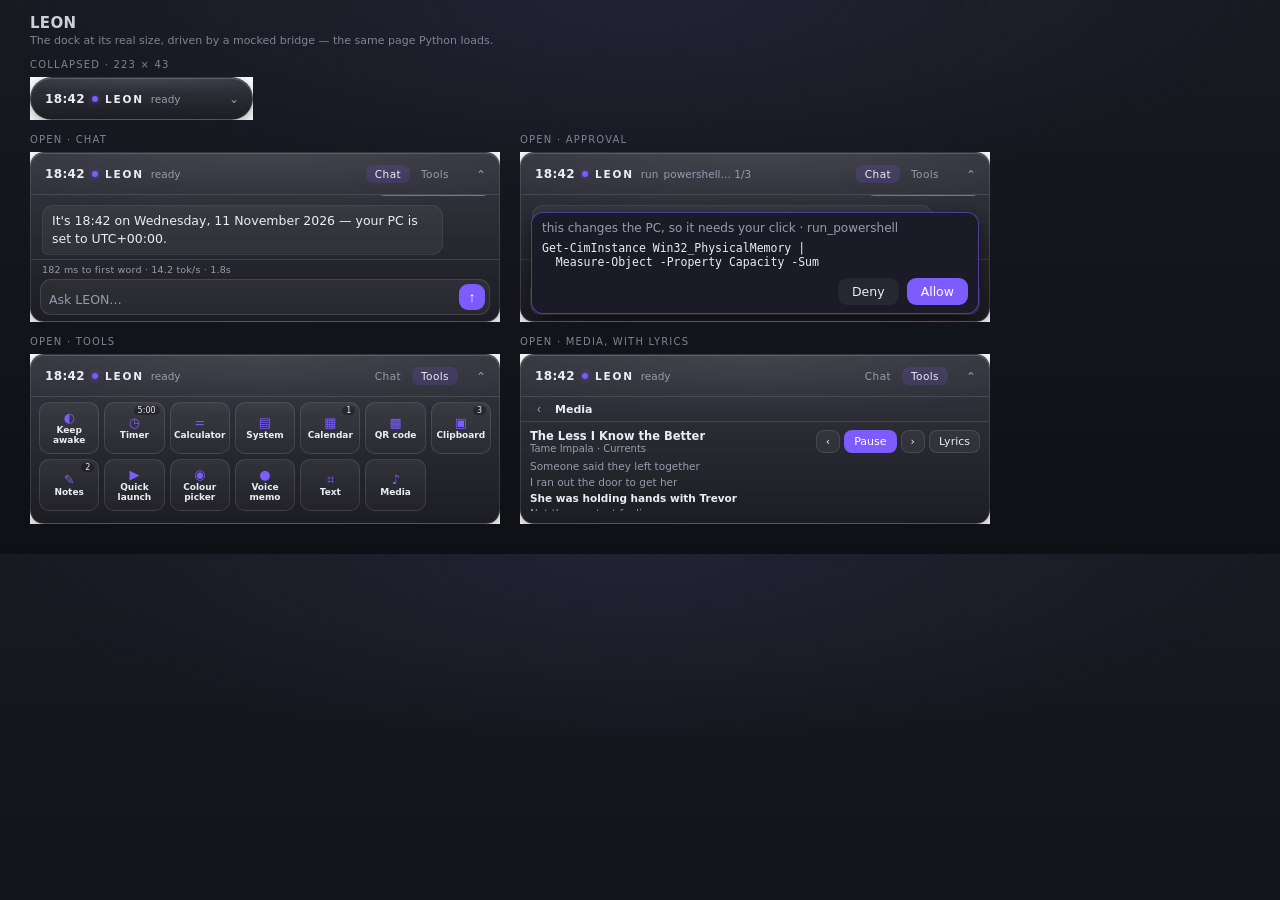
==== leond/ui/_show.html @ 14e889ed "Keep one step's words per checkpoint, and show the dock's five states A two-step answer re-sent the " ====
<!doctype html>
<html lang="en">
  <head>
    <meta charset="utf-8" />
    <title>LEON dock — the whole thing</title>
    <style>
      :root {
        color-scheme: dark;
      }
      * {
        box-sizing: border-box;
      }
      body {
        margin: 0;
        padding: 14px 30px 16px;
        background:
          radial-gradient(70% 50% at 50% 0%, #223 0%, transparent 70%),
          linear-gradient(180deg, #171a21, #0e1015);
        color: #cbd0dd;
        font: 12px "Segoe UI Variable Text", "Segoe UI", system-ui, sans-serif;
      }
      h1 {
        margin: 0 0 2px;
        font-size: 15px;
        font-weight: 600;
        letter-spacing: 0.02em;
      }
      .sub {
        margin: 0 0 12px;
        color: #7d8496;
        font-size: 11px;
      }
      .row {
        display: flex;
        flex-wrap: wrap;
        gap: 20px;
        align-items: flex-start;
        margin-bottom: 14px;
      }
      figure {
        margin: 0;
      }
      figcaption {
        margin-bottom: 7px;
        font-size: 10px;
        letter-spacing: 0.12em;
        text-transform: uppercase;
        color: #7d8496;
      }
      iframe {
        border: 0;
        display: block;
        background: transparent;
      }
      .wide iframe {
        width: 470px;
        height: 170px;
      }
      .capsule iframe {
        width: 223px;
        height: 43px;
      }
    </style>
  </head>
  <body>
    <h1>LEON</h1>
    <p class="sub">The dock at its real size, driven by a mocked bridge — the same page Python loads.</p>

    <div class="row">
      <figure class="capsule">
        <figcaption>Collapsed · 223 × 43</figcaption>
        <iframe data-kind="capsule" src="index.html"></iframe>
      </figure>
    </div>

    <div class="row">
      <figure class="wide">
        <figcaption>Open · chat</figcaption>
        <iframe data-kind="chat" src="index.html"></iframe>
      </figure>
      <figure class="wide">
        <figcaption>Open · approval</figcaption>
        <iframe data-kind="ask" src="index.html"></iframe>
      </figure>
    </div>

    <div class="row">
      <figure class="wide">
        <figcaption>Open · tools</figcaption>
        <iframe data-kind="tools" src="index.html"></iframe>
      </figure>
      <figure class="wide">
        <figcaption>Open · media, with lyrics</figcaption>
        <iframe data-kind="media" src="index.html"></iframe>
      </figure>
    </div>

    <script>
      const TILES = [
        { id: "awake", name: "Keep awake", glyph: "◐", size: "small", blurb: "Hold the display on", badge: "" },
        { id: "timer", name: "Timer", glyph: "◷", size: "small", blurb: "Countdown and stopwatch", badge: "5:00" },
        { id: "calc", name: "Calculator", glyph: "=", size: "small", blurb: "Sums and conversions", badge: "" },
        { id: "system", name: "System", glyph: "▤", size: "small", blurb: "CPU, memory, disk", badge: "" },
        { id: "calendar", name: "Calendar", glyph: "▦", size: "small", blurb: "Month and events", badge: "1" },
        { id: "qr", name: "QR code", glyph: "▩", size: "small", blurb: "Any text as a code", badge: "" },
        { id: "clipboard", name: "Clipboard", glyph: "▣", size: "small", blurb: "Recent clipboard text", badge: "3" },
        { id: "notes", name: "Notes", glyph: "✎", size: "small", blurb: "Everything LEON saved", badge: "2" },
        { id: "launch", name: "Quick launch", glyph: "▶", size: "small", blurb: "Apps, URLs, folders", badge: "" },
        { id: "colour", name: "Colour picker", glyph: "◉", size: "small", blurb: "Pixel under the cursor", badge: "" },
        { id: "voice", name: "Voice memo", glyph: "●", size: "small", blurb: "Record the microphone", badge: "" },
        { id: "ocr", name: "Text", glyph: "⌗", size: "small", blurb: "Read text off the screen", badge: "" },
        { id: "media", name: "Media", glyph: "♪", size: "small", blurb: "Now playing, with lyrics", badge: "" },
      ];

      const TRACK = {
        title: "The Less I Know the Better",
        artist: "Tame Impala",
        album: "Currents",
        playing: true,
        position: 64.4,
        duration: 216,
      };
      const LYRICS = [
        "Someone said they left together",
        "I ran out the door to get her",
        "She was holding hands with Trevor",
        "Not the greatest feeling ever",
        "Said, pull yourself together",
      ];

      function bridge(frame, kind) {
        const sizes = [];
        const state = (index) => ({
          ok: true,
          playing: true,
          track: { ...TRACK },
          lyrics: { key: "tame impala - the less i know the better.lrc", count: LYRICS.length, index },
        });
        const api = {
          async hello() {
            return {
              version: "0.1.0",
              model: "qwen2.5-0.5b-heretic",
              endpoint: "http://127.0.0.1:11434",
            };
          },
          async set_open(opened) {
            sizes.push(opened);
            return { ok: true };
          },
          async send() {
            return { ok: true };
          },
          async stop() {
            return { ok: true };
          },
          async answer() {
            return { ok: true };
          },
          async tools() {
            return TILES;
          },
          async open_tool(id) {
            if (id === "media") return state(2);
            if (id === "system")
              return {
                ok: true,
                state: { cpu: 24, memory: 71, free_gb: 84, disk_total_gb: 465 },
              };
            return { ok: true };
          },
          async act_tool(id, action) {
            if (id === "media" && action === "lines")
              return { ok: true, key: "tame impala - the less i know the better.lrc", index: 2, lines: LYRICS };
            if (id === "media") return state(2);
            return { ok: true };
          },
        };
        const win = frame.contentWindow;
        win.pywebview = { api };
        win.dispatchEvent(new win.Event("pywebviewready"));
      }

      const wait = (ms) => new Promise((resolve) => setTimeout(resolve, ms));

      async function drive(frame, kind) {
        const doc = frame.contentDocument;
        const win = frame.contentWindow;
        await wait(90);
        if (kind !== "capsule") doc.body.classList.add("open");
        doc.getElementById("clock").textContent = "18:42";

        if (kind === "chat" || kind === "ask") {
          doc.getElementById("intro").remove();
          const say = (who, text) => {
            const node = doc.createElement("div");
            node.className = "turn " + who;
            node.textContent = text;
            doc.getElementById("thread").append(node);
          };
          say("me", "what time is it?");
          win.leon.busy(true);
          win.leon.delta("It's 18:42 on Wednesday, 11 November 2026 —");
          win.leon.delta(" your PC is set to UTC+00:00.");
          win.leon.done({
            text: "",
            stats: { seconds: 1.8, first_ms: 182, tokens: 24, per_second: 14.2 },
          });
          doc.getElementById("state").textContent = "ready";
          const thread = doc.getElementById("thread");
          thread.scrollTop = thread.scrollHeight;
        }

        if (kind === "ask") {
          win.leon.ask({
            id: "7",
            name: "run_powershell",
            reason: "this changes the PC, so it needs your click",
            detail: "Get-CimInstance Win32_PhysicalMemory |\n  Measure-Object -Property Capacity -Sum",
          });
          doc.getElementById("state").textContent = "run_powershell… 1/3";
          const thread = doc.getElementById("thread");
          thread.scrollTop = thread.scrollHeight;
        }

        if (kind === "tools" || kind === "media") {
          doc.getElementById("tabTools").click();
          await wait(120);
          if (kind === "media") {
            const tile = [...doc.querySelectorAll(".tile")].find((node) =>
              node.textContent.includes("Media"),
            );
            tile.click();
            await wait(160);
          }
        }
      }

      for (const frame of document.querySelectorAll("iframe")) {
        const kind = frame.dataset.kind;
        frame.addEventListener("load", async () => {
          bridge(frame, kind);
          await drive(frame, kind);
        });
      }
    </script>
  </body>
</html>
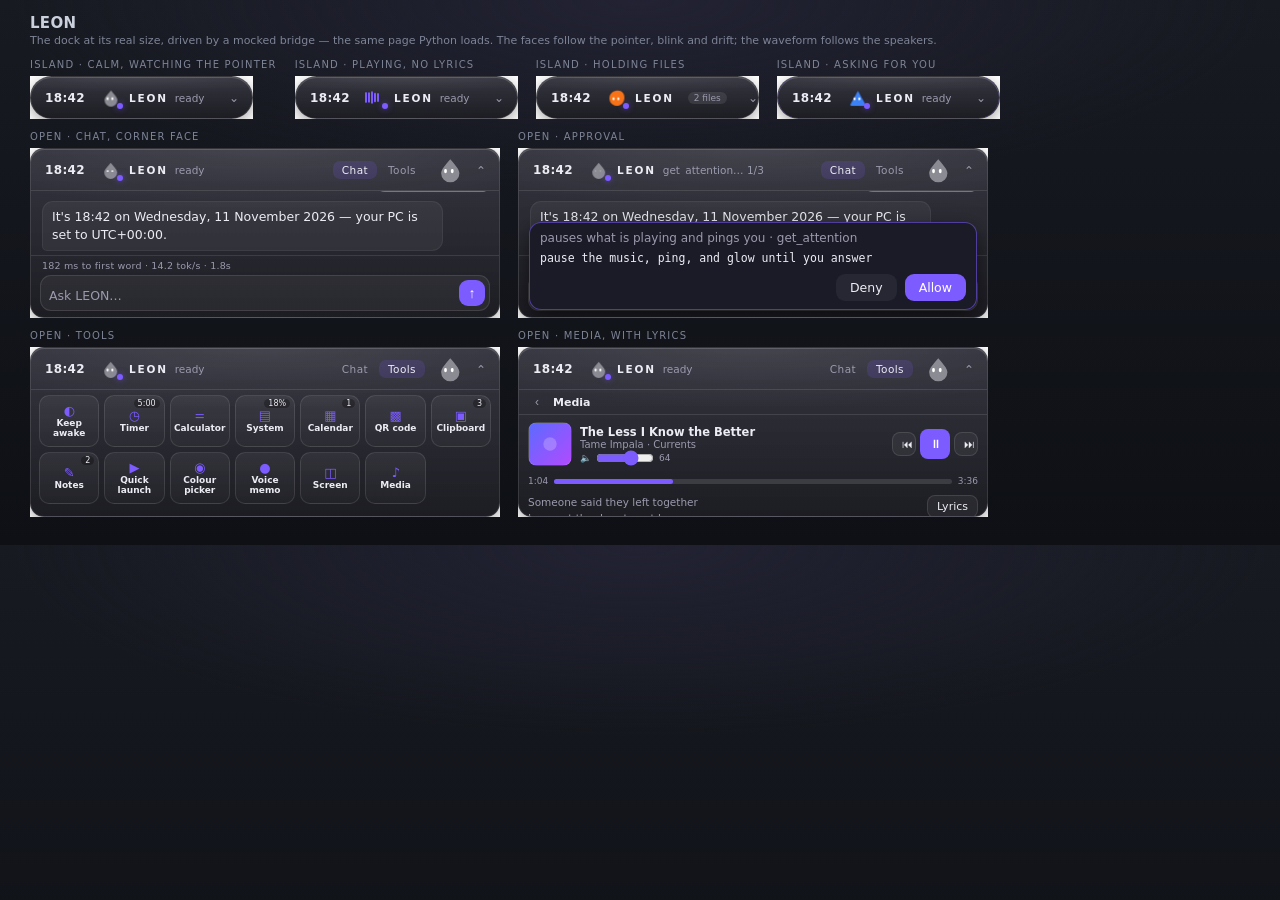
==== commit b9208fa7: "Give LEON a face, a waveform and a screen The island now wears one of six small faces that blink, dr" ====
--- a/leond/ui/_show.html
+++ b/leond/ui/_show.html
@@ -33,15 +33,15 @@
       .row {
         display: flex;
         flex-wrap: wrap;
-        gap: 20px;
+        gap: 18px;
         align-items: flex-start;
-        margin-bottom: 14px;
+        margin-bottom: 12px;
       }
       figure {
         margin: 0;
       }
       figcaption {
-        margin-bottom: 7px;
+        margin-bottom: 6px;
         font-size: 10px;
         letter-spacing: 0.12em;
         text-transform: uppercase;
@@ -64,18 +64,33 @@
   </head>
   <body>
     <h1>LEON</h1>
-    <p class="sub">The dock at its real size, driven by a mocked bridge — the same page Python loads.</p>
+    <p class="sub">
+      The dock at its real size, driven by a mocked bridge — the same page Python loads.
+      The faces follow the pointer, blink and drift; the waveform follows the speakers.
+    </p>
 
     <div class="row">
       <figure class="capsule">
-        <figcaption>Collapsed · 223 × 43</figcaption>
+        <figcaption>Island · calm, watching the pointer</figcaption>
         <iframe data-kind="capsule" src="index.html"></iframe>
+      </figure>
+      <figure class="capsule">
+        <figcaption>Island · playing, no lyrics</figcaption>
+        <iframe data-kind="wave" src="index.html"></iframe>
+      </figure>
+      <figure class="capsule">
+        <figcaption>Island · holding files</figcaption>
+        <iframe data-kind="held" src="index.html"></iframe>
+      </figure>
+      <figure class="capsule">
+        <figcaption>Island · asking for you</figcaption>
+        <iframe data-kind="glow" src="index.html"></iframe>
       </figure>
     </div>
 
     <div class="row">
       <figure class="wide">
-        <figcaption>Open · chat</figcaption>
+        <figcaption>Open · chat, corner face</figcaption>
         <iframe data-kind="chat" src="index.html"></iframe>
       </figure>
       <figure class="wide">
@@ -100,7 +115,7 @@
         { id: "awake", name: "Keep awake", glyph: "◐", size: "small", blurb: "Hold the display on", badge: "" },
         { id: "timer", name: "Timer", glyph: "◷", size: "small", blurb: "Countdown and stopwatch", badge: "5:00" },
         { id: "calc", name: "Calculator", glyph: "=", size: "small", blurb: "Sums and conversions", badge: "" },
-        { id: "system", name: "System", glyph: "▤", size: "small", blurb: "CPU, memory, disk", badge: "" },
+        { id: "system", name: "System", glyph: "▤", size: "small", blurb: "CPU, memory, disk", badge: "18%" },
         { id: "calendar", name: "Calendar", glyph: "▦", size: "small", blurb: "Month and events", badge: "1" },
         { id: "qr", name: "QR code", glyph: "▩", size: "small", blurb: "Any text as a code", badge: "" },
         { id: "clipboard", name: "Clipboard", glyph: "▣", size: "small", blurb: "Recent clipboard text", badge: "3" },
@@ -108,7 +123,7 @@
         { id: "launch", name: "Quick launch", glyph: "▶", size: "small", blurb: "Apps, URLs, folders", badge: "" },
         { id: "colour", name: "Colour picker", glyph: "◉", size: "small", blurb: "Pixel under the cursor", badge: "" },
         { id: "voice", name: "Voice memo", glyph: "●", size: "small", blurb: "Record the microphone", badge: "" },
-        { id: "ocr", name: "Text", glyph: "⌗", size: "small", blurb: "Read text off the screen", badge: "" },
+        { id: "screen", name: "Screen", glyph: "◫", size: "small", blurb: "The words in front", badge: "" },
         { id: "media", name: "Media", glyph: "♪", size: "small", blurb: "Now playing, with lyrics", badge: "" },
       ];
 
@@ -127,14 +142,25 @@
         "Not the greatest feeling ever",
         "Said, pull yourself together",
       ];
+      const ART =
+        "data:image/svg+xml,%3Csvg xmlns='http://www.w3.org/2000/svg' width='88' height='88'%3E" +
+        "%3Cdefs%3E%3ClinearGradient id='g' x1='0' y1='0' x2='1' y2='1'%3E" +
+        "%3Cstop offset='0' stop-color='%235b6bff'/%3E%3Cstop offset='1' stop-color='%23b14bff'/%3E" +
+        "%3C/linearGradient%3E%3C/defs%3E%3Crect width='88' height='88' fill='url(%23g)'/%3E" +
+        "%3Ccircle cx='44' cy='44' r='14' fill='%23ffffff' fill-opacity='.22'/%3E%3C/svg%3E";
 
       function bridge(frame, kind) {
-        const sizes = [];
         const state = (index) => ({
           ok: true,
           playing: true,
           track: { ...TRACK },
-          lyrics: { key: "tame impala - the less i know the better.lrc", count: LYRICS.length, index },
+          lyrics: {
+            key: "tame impala - the less i know the better.lrc",
+            count: LYRICS.length,
+            index,
+          },
+          volume: 64,
+          volume_hint: "",
         });
         const api = {
           async hello() {
@@ -144,8 +170,7 @@
               endpoint: "http://127.0.0.1:11434",
             };
           },
-          async set_open(opened) {
-            sizes.push(opened);
+          async set_open() {
             return { ok: true };
           },
           async send() {
@@ -155,6 +180,9 @@
             return { ok: true };
           },
           async answer() {
+            return { ok: true };
+          },
+          async attention_ack() {
             return { ok: true };
           },
           async tools() {
@@ -162,17 +190,32 @@
           },
           async open_tool(id) {
             if (id === "media") return state(2);
+            if (id === "screen")
+              return {
+                ok: true,
+                window: "Instagram — Chrome",
+                held: [{ name: "lecture-notes.md" }, { name: "voice-memo.wav" }],
+                held_note: "The dock is holding 2 file(s).",
+              };
             if (id === "system")
               return {
                 ok: true,
-                state: { cpu: 24, memory: 71, free_gb: 84, disk_total_gb: 465 },
+                state: { cpu: 18, memory: 71, free_gb: 84, disk_total_gb: 465 },
               };
             return { ok: true };
           },
           async act_tool(id, action) {
             if (id === "media" && action === "lines")
-              return { ok: true, key: "tame impala - the less i know the better.lrc", index: 2, lines: LYRICS };
+              return {
+                ok: true,
+                key: "tame impala - the less i know the better.lrc",
+                index: 2,
+                lines: LYRICS,
+              };
+            if (id === "media" && action === "art") return { ok: true, data_url: ART };
             if (id === "media") return state(2);
+            if (id === "screen" && action !== "shot")
+              return { ok: true, source: "uia", window: "Instagram — Chrome", text: "Reels · Following · For you", count: 3 };
             return { ok: true };
           },
         };
@@ -186,9 +229,28 @@
       async function drive(frame, kind) {
         const doc = frame.contentDocument;
         const win = frame.contentWindow;
-        await wait(90);
-        if (kind !== "capsule") doc.body.classList.add("open");
+        await wait(110);
+        if (kind !== "capsule" && kind !== "wave" && kind !== "held" && kind !== "glow") {
+          doc.body.classList.add("open");
+        }
         doc.getElementById("clock").textContent = "18:42";
+        // The pointer sits low and to the left of the island, so the eyes have
+        // somewhere to look.
+        win.leon.eyes({ x: -40, y: 120 });
+
+        const moods = {
+          capsule: { mood: "calm", mode: "face", note: "ready", held: 0 },
+          wave: { mood: "listen", mode: "wave", note: "listening to the PC", held: 0 },
+          held: { mood: "glad", mode: "files", note: "2 files held", held: 2 },
+          glow: { mood: "alert", mode: "glow", note: "asking for you", held: 0 },
+        };
+        if (moods[kind]) {
+          win.leon.mood(moods[kind]);
+          win.leon.level(kind === "wave" ? 0.72 : 0.15);
+          if (kind === "glow") win.leon.attention({ reason: "your class is starting", beats: [0, 380, 760] });
+        } else {
+          win.leon.mood({ mood: "calm", mode: "face", note: "ready", held: 0 });
+        }
 
         if (kind === "chat" || kind === "ask") {
           doc.getElementById("intro").remove();
@@ -214,24 +276,22 @@
         if (kind === "ask") {
           win.leon.ask({
             id: "7",
-            name: "run_powershell",
-            reason: "this changes the PC, so it needs your click",
-            detail: "Get-CimInstance Win32_PhysicalMemory |\n  Measure-Object -Property Capacity -Sum",
+            name: "get_attention",
+            reason: "pauses what is playing and pings you",
+            detail: "pause the music, ping, and glow until you answer",
           });
-          doc.getElementById("state").textContent = "run_powershell… 1/3";
-          const thread = doc.getElementById("thread");
-          thread.scrollTop = thread.scrollHeight;
+          doc.getElementById("state").textContent = "get_attention… 1/3";
         }
 
         if (kind === "tools" || kind === "media") {
           doc.getElementById("tabTools").click();
-          await wait(120);
+          await wait(140);
           if (kind === "media") {
             const tile = [...doc.querySelectorAll(".tile")].find((node) =>
               node.textContent.includes("Media"),
             );
             tile.click();
-            await wait(160);
+            await wait(220);
           }
         }
       }
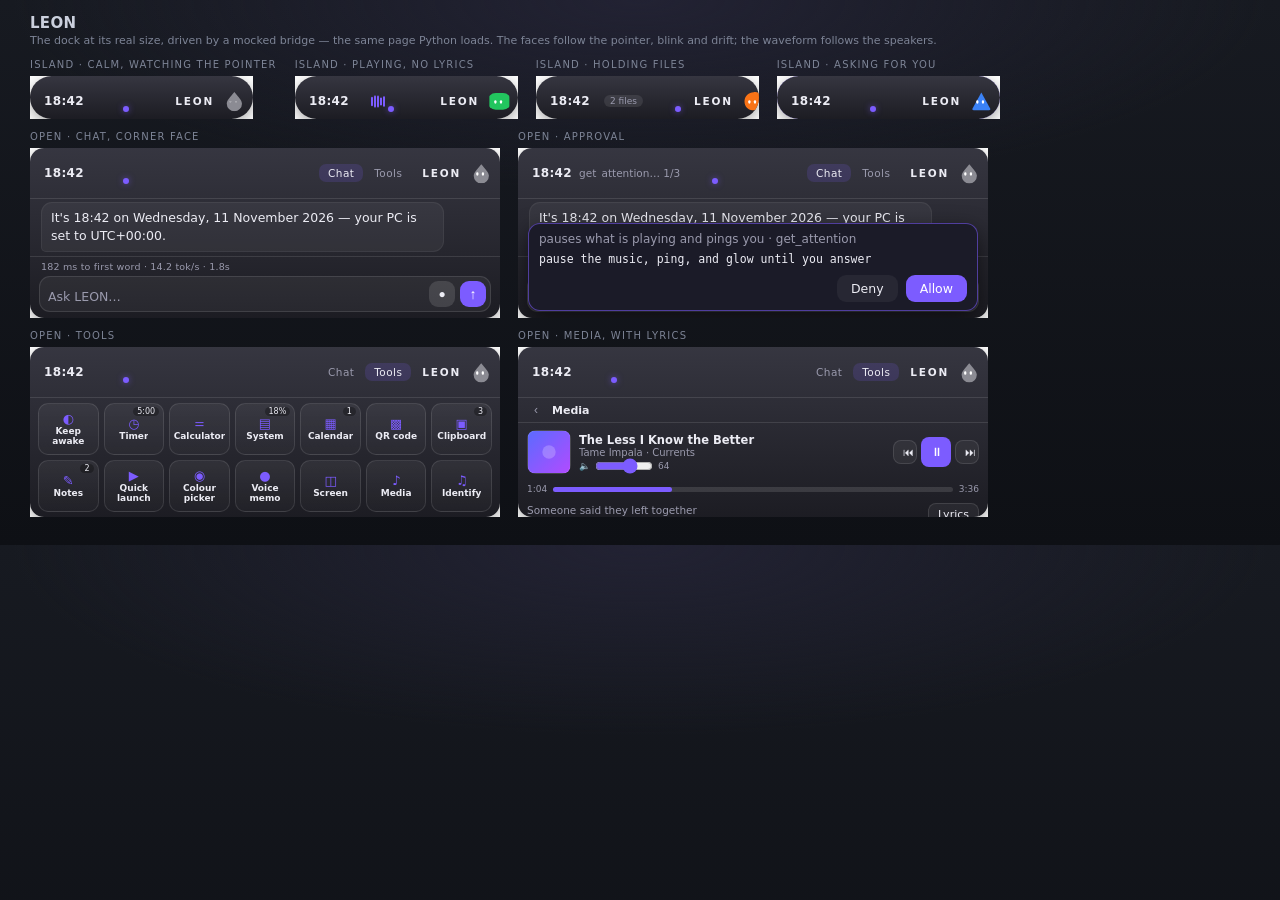
==== commit ff6f04a6: "Add Fenn 0.5.0 dock updates, song ID, and PiP preview Timer gains Pomodoro presets and stopwatch lap" ====
--- a/leond/ui/_show.html
+++ b/leond/ui/_show.html
@@ -125,6 +125,8 @@
         { id: "voice", name: "Voice memo", glyph: "●", size: "small", blurb: "Record the microphone", badge: "" },
         { id: "screen", name: "Screen", glyph: "◫", size: "small", blurb: "The words in front", badge: "" },
         { id: "media", name: "Media", glyph: "♪", size: "small", blurb: "Now playing, with lyrics", badge: "" },
+        { id: "shazam", name: "Identify", glyph: "♫", size: "small", blurb: "Identify the song on the speakers", badge: "" },
+        { id: "pip", name: "PiP preview", glyph: "▣", size: "small", blurb: "Small live preview of the front video", badge: "" },
       ];
 
       const TRACK = {
@@ -205,6 +207,8 @@
             return { ok: true };
           },
           async act_tool(id, action) {
+            if (id === "shazam") return { ok: true, title: "The Less I Know the Better", artist: "Tame Impala", album: "Currents", url: "" };
+            if (id === "pip") return { ok: true, data_url: ART };
             if (id === "media" && action === "lines")
               return {
                 ok: true,
@@ -239,7 +243,7 @@
         win.leon.eyes({ x: -40, y: 120 });
 
         const moods = {
-          capsule: { mood: "calm", mode: "face", note: "ready", held: 0 },
+          capsule: { mood: "calm", mode: "face", note: "", held: 0 },
           wave: { mood: "listen", mode: "wave", note: "listening to the PC", held: 0 },
           held: { mood: "glad", mode: "files", note: "2 files held", held: 2 },
           glow: { mood: "alert", mode: "glow", note: "asking for you", held: 0 },
@@ -249,7 +253,7 @@
           win.leon.level(kind === "wave" ? 0.72 : 0.15);
           if (kind === "glow") win.leon.attention({ reason: "your class is starting", beats: [0, 380, 760] });
         } else {
-          win.leon.mood({ mood: "calm", mode: "face", note: "ready", held: 0 });
+          win.leon.mood({ mood: "calm", mode: "face", note: "", held: 0 });
         }
 
         if (kind === "chat" || kind === "ask") {
@@ -268,7 +272,7 @@
             text: "",
             stats: { seconds: 1.8, first_ms: 182, tokens: 24, per_second: 14.2 },
           });
-          doc.getElementById("state").textContent = "ready";
+          doc.getElementById("state").textContent = "";
           const thread = doc.getElementById("thread");
           thread.scrollTop = thread.scrollHeight;
         }
